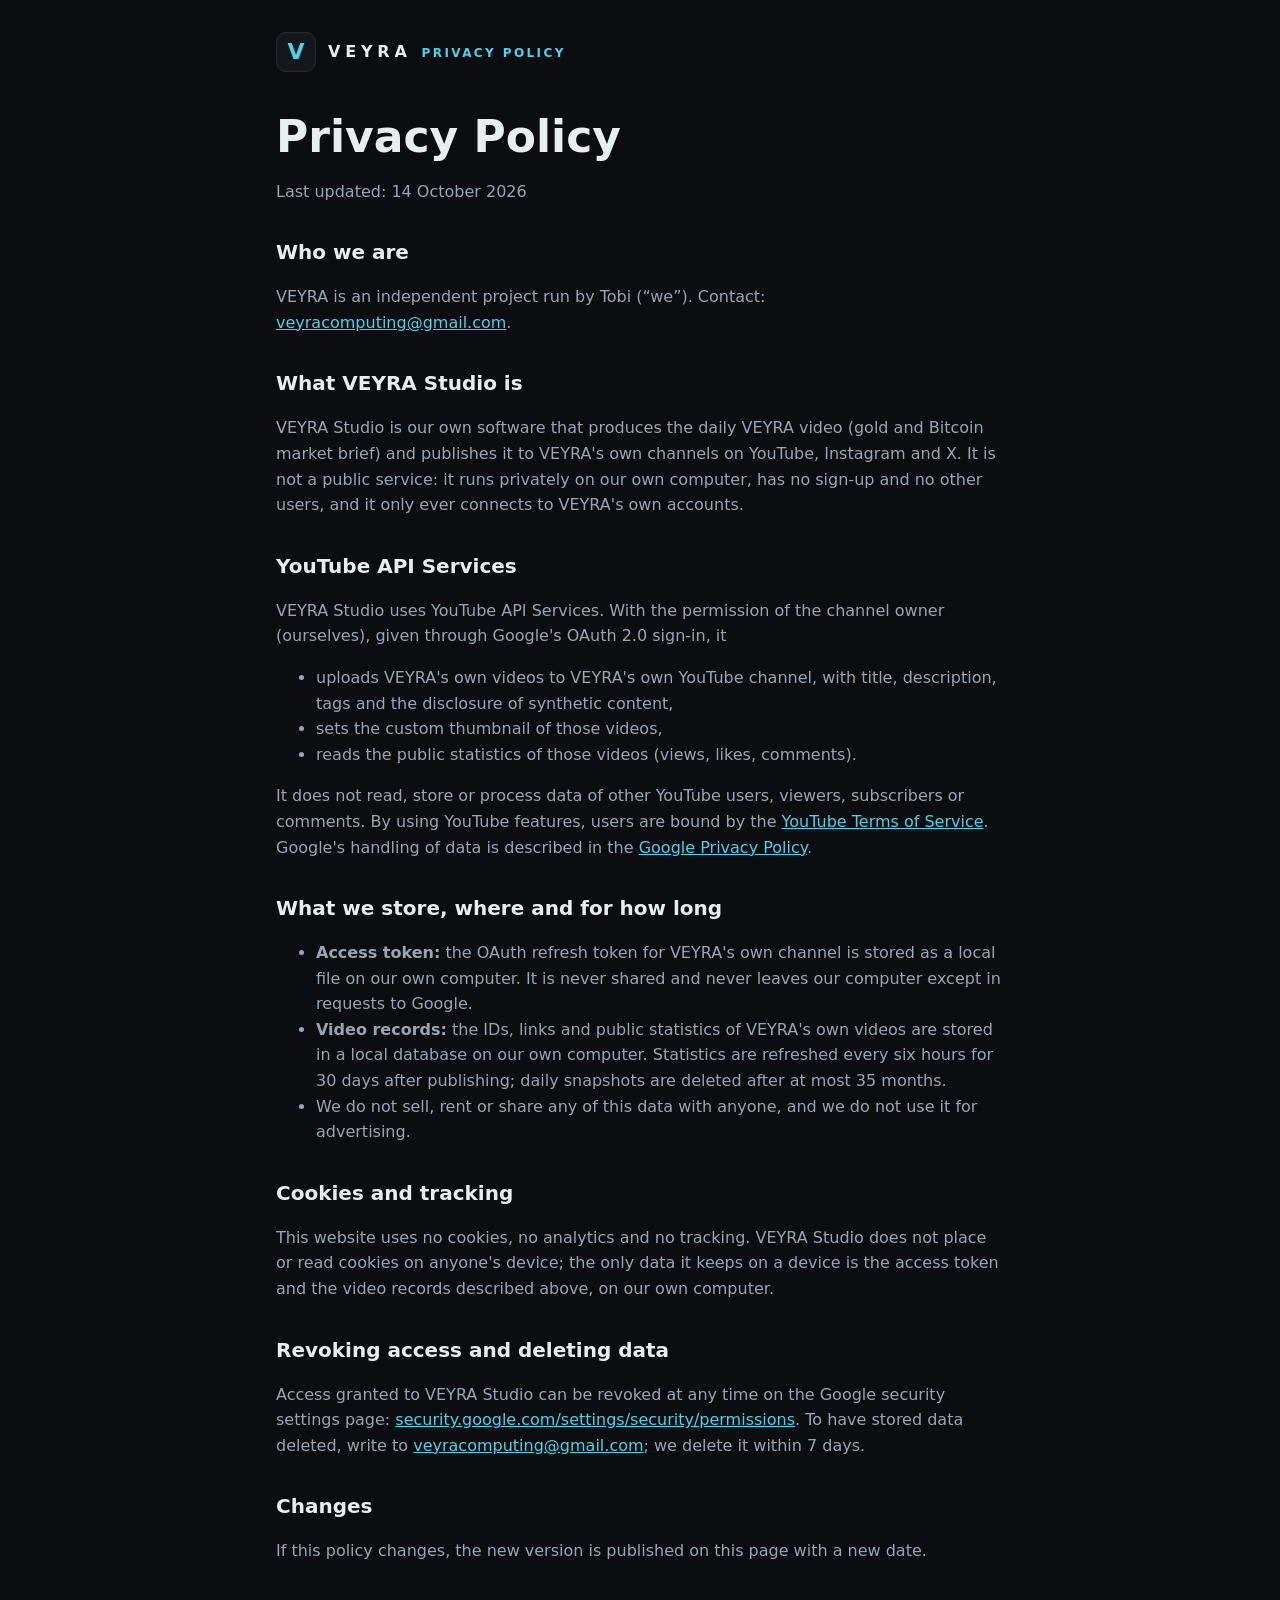
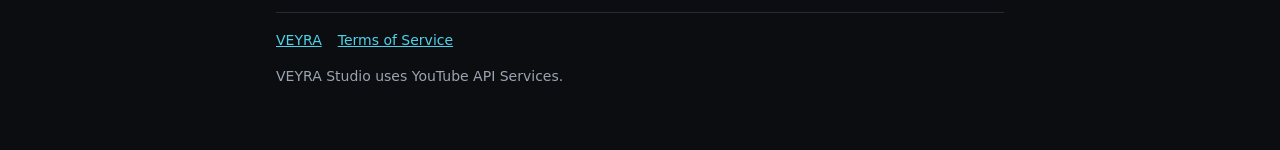
==== privacy.html @ fd0f31e1 "Seite aktualisiert Co-Authored-By: Claude Opus 5.5 <noreply@anthropic.com>" ====
<!doctype html>
<html lang="en">
<head>
<meta charset="utf-8">
<meta name="viewport" content="width=device-width, initial-scale=1">
<title>VEYRA – Privacy Policy</title>
<link rel="stylesheet" href="style.css">
</head>
<body>
<div class="wrap">
<header><a href="index.html" class="mark" style="text-decoration:none">V</a><div class="brand">VEYRA<small>PRIVACY POLICY</small></div></header>
<main>
<h1>Privacy Policy</h1>
<p>Last updated: 14 October 2026</p>

<h2>Who we are</h2>
<p>VEYRA is an independent project run by Tobi (“we”). Contact: <a href="mailto:veyracomputing@gmail.com">veyracomputing@gmail.com</a>.</p>

<h2>What VEYRA Studio is</h2>
<p>VEYRA Studio is our own software that produces the daily VEYRA video (gold and Bitcoin market brief) and publishes it to VEYRA's own channels on YouTube, Instagram and X. It is not a public service: it runs privately on our own computer, has no sign-up and no other users, and it only ever connects to VEYRA's own accounts.</p>

<h2>YouTube API Services</h2>
<p>VEYRA Studio uses YouTube API Services. With the permission of the channel owner (ourselves), given through Google's OAuth 2.0 sign-in, it</p>
<ul>
<li>uploads VEYRA's own videos to VEYRA's own YouTube channel, with title, description, tags and the disclosure of synthetic content,</li>
<li>sets the custom thumbnail of those videos,</li>
<li>reads the public statistics of those videos (views, likes, comments).</li>
</ul>
<p>It does not read, store or process data of other YouTube users, viewers, subscribers or comments. By using YouTube features, users are bound by the <a href="https://www.youtube.com/t/terms">YouTube Terms of Service</a>. Google's handling of data is described in the <a href="https://policies.google.com/privacy">Google Privacy Policy</a>.</p>

<h2>What we store, where and for how long</h2>
<ul>
<li><strong>Access token:</strong> the OAuth refresh token for VEYRA's own channel is stored as a local file on our own computer. It is never shared and never leaves our computer except in requests to Google.</li>
<li><strong>Video records:</strong> the IDs, links and public statistics of VEYRA's own videos are stored in a local database on our own computer. Statistics are refreshed every six hours for 30 days after publishing; daily snapshots are deleted after at most 35 months.</li>
<li>We do not sell, rent or share any of this data with anyone, and we do not use it for advertising.</li>
</ul>

<h2>Cookies and tracking</h2>
<p>This website uses no cookies, no analytics and no tracking. VEYRA Studio does not place or read cookies on anyone's device; the only data it keeps on a device is the access token and the video records described above, on our own computer.</p>

<h2>Revoking access and deleting data</h2>
<p>Access granted to VEYRA Studio can be revoked at any time on the Google security settings page: <a href="https://security.google.com/settings/security/permissions">security.google.com/settings/security/permissions</a>. To have stored data deleted, write to <a href="mailto:veyracomputing@gmail.com">veyracomputing@gmail.com</a>; we delete it within 7 days.</p>

<h2>Changes</h2>
<p>If this policy changes, the new version is published on this page with a new date.</p>
</main>
<footer>
<nav><a href="index.html">VEYRA</a><a href="terms.html">Terms of Service</a></nav>
<p>VEYRA Studio uses YouTube API Services.</p>
</footer>
</div>
</body>
</html>
---- style.css ----
/* VEYRA – öffentliche Seite (ADR 0080): Startseite, Datenschutz, Nutzungsbedingungen. Graphit, Cyan, ohne Fremdquellen. */
:root {
  --bg: #0b0d10;
  --surface: #14181d;
  --line: #262c34;
  --text: #e8edf2;
  --text-2: #9aa5b1;
  --accent: #4fd1e8;
  color-scheme: dark;
}

* {
  box-sizing: border-box;
}

body {
  margin: 0;
  background: var(--bg);
  color: var(--text);
  font: 16px/1.6 system-ui, -apple-system, "Segoe UI", Roboto, sans-serif;
}

a {
  color: var(--accent);
}

.wrap {
  max-width: 760px;
  margin: 0 auto;
  padding: 32px 16px 48px;
}

header {
  display: flex;
  align-items: center;
  gap: 12px;
  margin-bottom: 40px;
}

.mark {
  display: grid;
  place-items: center;
  width: 40px;
  height: 40px;
  border: 1px solid var(--line);
  border-radius: 10px;
  background: var(--surface);
  color: var(--accent);
  font-weight: 800;
  font-size: 22px;
}

.brand {
  font-weight: 700;
  letter-spacing: 0.3em;
}

.brand small {
  margin-left: 10px;
  color: var(--accent);
  font-size: 12px;
  letter-spacing: 0.2em;
}

h1 {
  margin: 0 0 16px;
  font-size: clamp(30px, 6vw, 44px);
  line-height: 1.15;
}

h2 {
  margin: 32px 0 8px;
  font-size: 20px;
}

.lead {
  color: var(--text);
  font-size: 18px;
}

p,
li {
  color: var(--text-2);
}

.channels {
  display: grid;
  grid-template-columns: repeat(auto-fit, minmax(180px, 1fr));
  gap: 10px;
  margin: 28px 0;
  padding: 0;
  list-style: none;
}

.channels a {
  display: flex;
  align-items: center;
  gap: 10px;
  padding: 12px 14px;
  border: 1px solid var(--line);
  border-radius: 12px;
  background: var(--surface);
  color: var(--text);
  text-decoration: none;
}

.channels a:hover {
  border-color: var(--accent);
}

.channels span {
  display: grid;
  line-height: 1.3;
}

.channels small {
  color: var(--text-2);
  font-size: 13px;
}

.icon {
  flex: none;
  display: grid;
  place-items: center;
  width: 34px;
  height: 34px;
  border-radius: 50%;
  background: #2a3038;
}

/* YouTube in den Markenfarben: rotes Zeichen, weißer Grund (Dreieck weiß) */
.icon.youtube {
  background: #fff;
}

.note {
  font-size: 14px;
}

footer {
  margin-top: 48px;
  padding-top: 16px;
  border-top: 1px solid var(--line);
  color: var(--text-2);
  font-size: 14px;
}

footer nav {
  display: flex;
  flex-wrap: wrap;
  gap: 16px;
  margin-bottom: 8px;
}
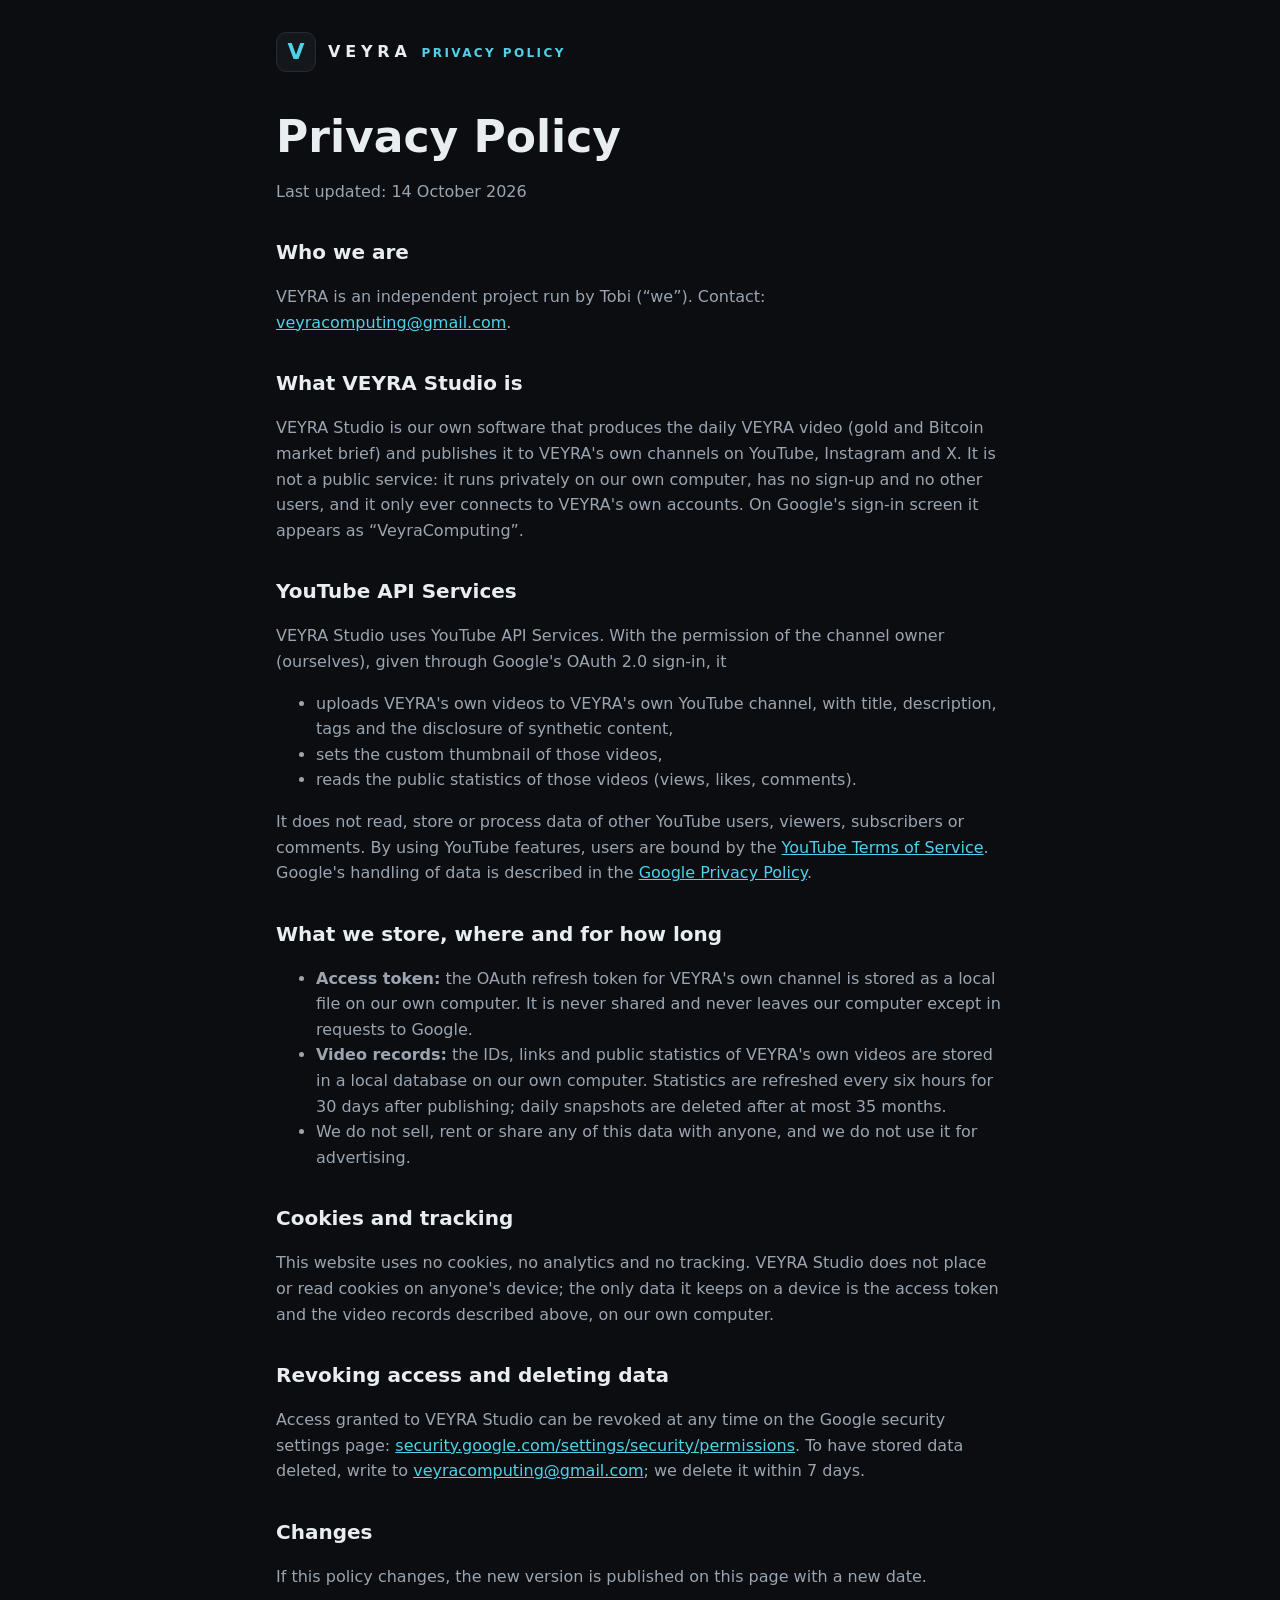
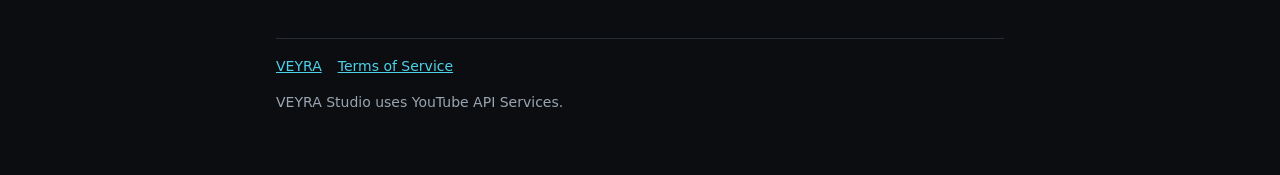
==== commit 795ec101: "Seite aktualisiert Co-Authored-By: Claude Opus 5.5 <noreply@anthropic.com>" ====
--- a/privacy.html
+++ b/privacy.html
@@ -17,7 +17,7 @@
 <p>VEYRA is an independent project run by Tobi (“we”). Contact: <a href="mailto:veyracomputing@gmail.com">veyracomputing@gmail.com</a>.</p>
 
 <h2>What VEYRA Studio is</h2>
-<p>VEYRA Studio is our own software that produces the daily VEYRA video (gold and Bitcoin market brief) and publishes it to VEYRA's own channels on YouTube, Instagram and X. It is not a public service: it runs privately on our own computer, has no sign-up and no other users, and it only ever connects to VEYRA's own accounts.</p>
+<p>VEYRA Studio is our own software that produces the daily VEYRA video (gold and Bitcoin market brief) and publishes it to VEYRA's own channels on YouTube, Instagram and X. It is not a public service: it runs privately on our own computer, has no sign-up and no other users, and it only ever connects to VEYRA's own accounts. On Google's sign-in screen it appears as “VeyraComputing”.</p>
 
 <h2>YouTube API Services</h2>
 <p>VEYRA Studio uses YouTube API Services. With the permission of the channel owner (ourselves), given through Google's OAuth 2.0 sign-in, it</p>
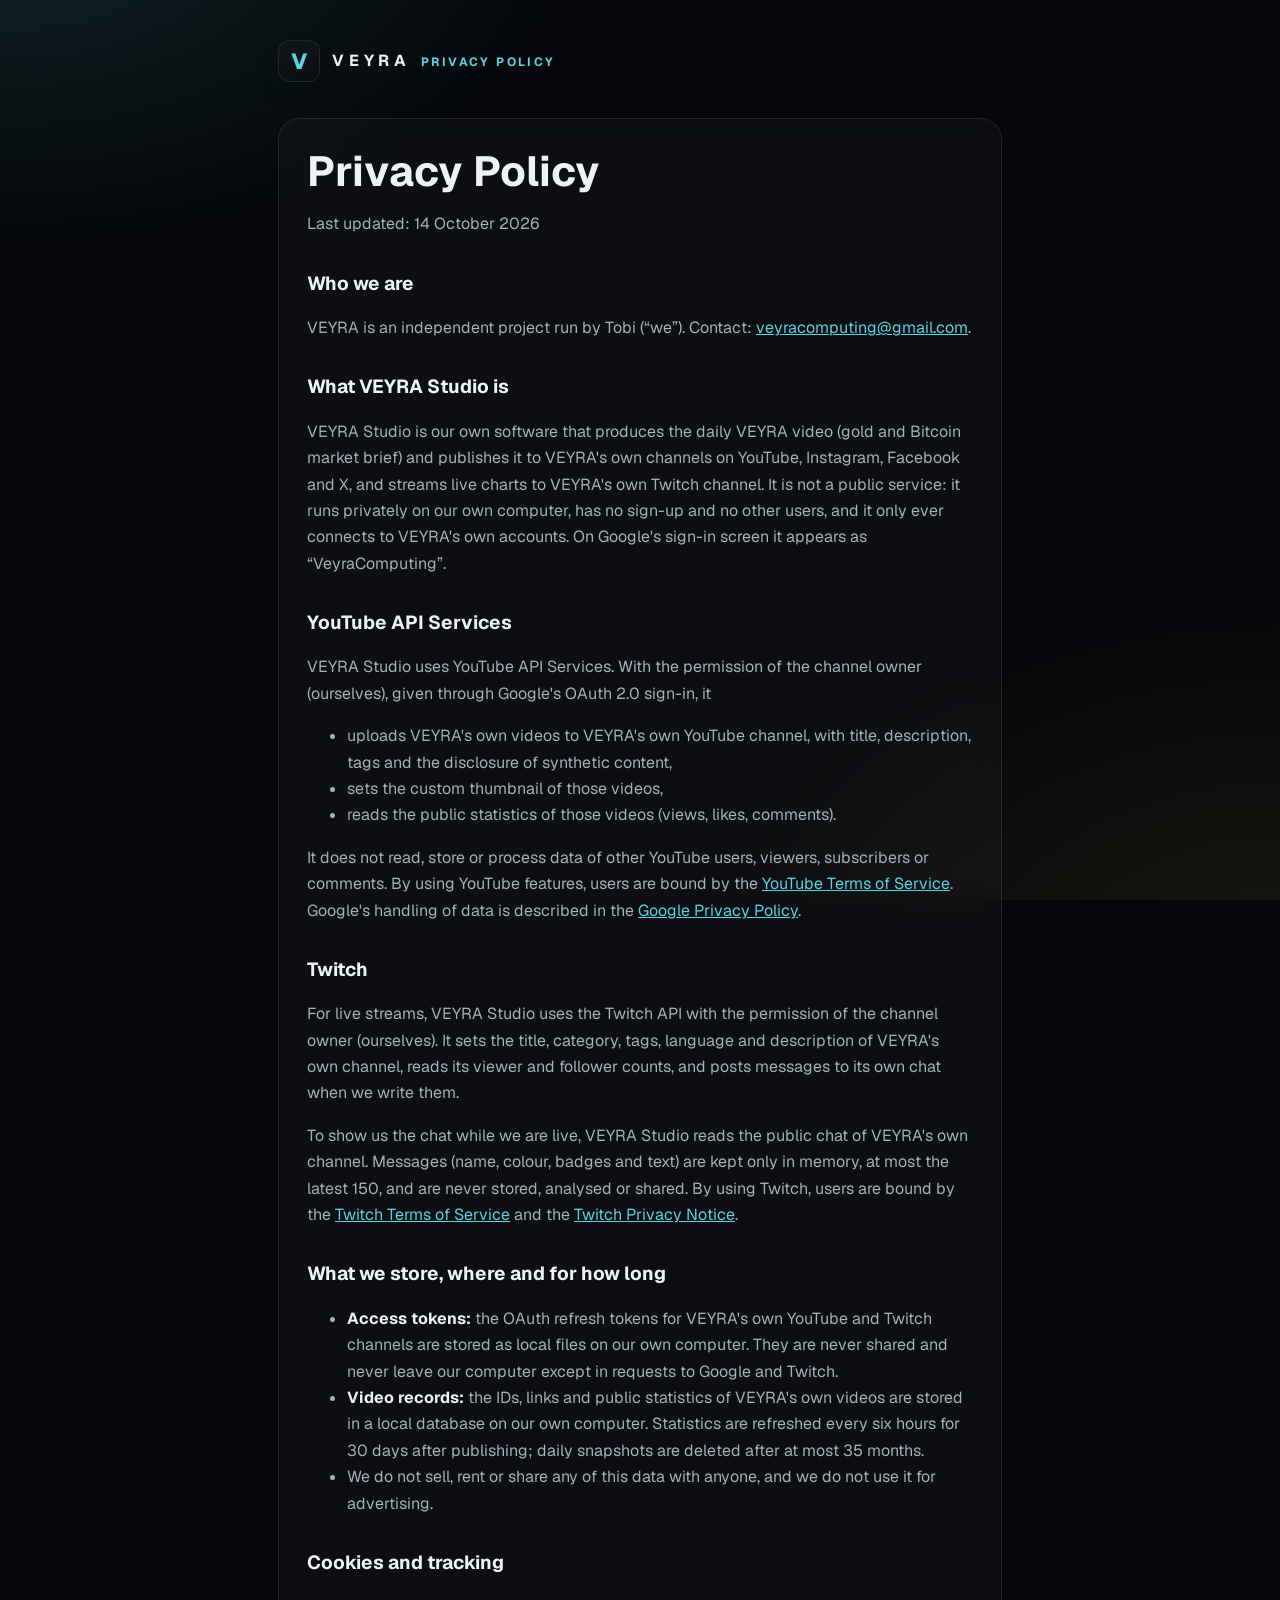
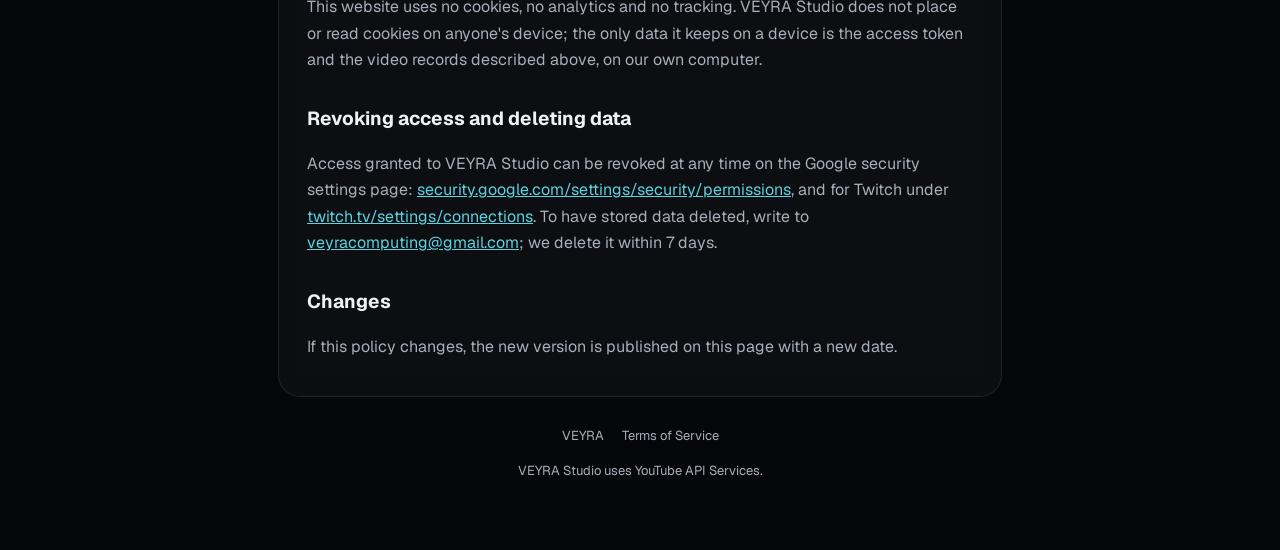
==== commit 34fccd70: "Seite aktualisiert Co-Authored-By: Claude Opus 5.5 <noreply@anthropic.com>" ====
--- a/privacy.html
+++ b/privacy.html
@@ -4,6 +4,7 @@
 <meta charset="utf-8">
 <meta name="viewport" content="width=device-width, initial-scale=1">
 <title>VEYRA – Privacy Policy</title>
+<link rel="icon" href="icon.svg" type="image/svg+xml">
 <link rel="stylesheet" href="style.css">
 </head>
 <body>
@@ -17,7 +18,7 @@
 <p>VEYRA is an independent project run by Tobi (“we”). Contact: <a href="mailto:veyracomputing@gmail.com">veyracomputing@gmail.com</a>.</p>
 
 <h2>What VEYRA Studio is</h2>
-<p>VEYRA Studio is our own software that produces the daily VEYRA video (gold and Bitcoin market brief) and publishes it to VEYRA's own channels on YouTube, Instagram and X. It is not a public service: it runs privately on our own computer, has no sign-up and no other users, and it only ever connects to VEYRA's own accounts. On Google's sign-in screen it appears as “VeyraComputing”.</p>
+<p>VEYRA Studio is our own software that produces the daily VEYRA video (gold and Bitcoin market brief) and publishes it to VEYRA's own channels on YouTube, Instagram, Facebook and X, and streams live charts to VEYRA's own Twitch channel. It is not a public service: it runs privately on our own computer, has no sign-up and no other users, and it only ever connects to VEYRA's own accounts. On Google's sign-in screen it appears as “VeyraComputing”.</p>
 
 <h2>YouTube API Services</h2>
 <p>VEYRA Studio uses YouTube API Services. With the permission of the channel owner (ourselves), given through Google's OAuth 2.0 sign-in, it</p>
@@ -28,9 +29,13 @@
 </ul>
 <p>It does not read, store or process data of other YouTube users, viewers, subscribers or comments. By using YouTube features, users are bound by the <a href="https://www.youtube.com/t/terms">YouTube Terms of Service</a>. Google's handling of data is described in the <a href="https://policies.google.com/privacy">Google Privacy Policy</a>.</p>
 
+<h2>Twitch</h2>
+<p>For live streams, VEYRA Studio uses the Twitch API with the permission of the channel owner (ourselves). It sets the title, category, tags, language and description of VEYRA's own channel, reads its viewer and follower counts, and posts messages to its own chat when we write them.</p>
+<p>To show us the chat while we are live, VEYRA Studio reads the public chat of VEYRA's own channel. Messages (name, colour, badges and text) are kept only in memory, at most the latest 150, and are never stored, analysed or shared. By using Twitch, users are bound by the <a href="https://www.twitch.tv/p/legal/terms-of-service/">Twitch Terms of Service</a> and the <a href="https://www.twitch.tv/p/legal/privacy-notice/">Twitch Privacy Notice</a>.</p>
+
 <h2>What we store, where and for how long</h2>
 <ul>
-<li><strong>Access token:</strong> the OAuth refresh token for VEYRA's own channel is stored as a local file on our own computer. It is never shared and never leaves our computer except in requests to Google.</li>
+<li><strong>Access tokens:</strong> the OAuth refresh tokens for VEYRA's own YouTube and Twitch channels are stored as local files on our own computer. They are never shared and never leave our computer except in requests to Google and Twitch.</li>
 <li><strong>Video records:</strong> the IDs, links and public statistics of VEYRA's own videos are stored in a local database on our own computer. Statistics are refreshed every six hours for 30 days after publishing; daily snapshots are deleted after at most 35 months.</li>
 <li>We do not sell, rent or share any of this data with anyone, and we do not use it for advertising.</li>
 </ul>
@@ -39,7 +44,7 @@
 <p>This website uses no cookies, no analytics and no tracking. VEYRA Studio does not place or read cookies on anyone's device; the only data it keeps on a device is the access token and the video records described above, on our own computer.</p>
 
 <h2>Revoking access and deleting data</h2>
-<p>Access granted to VEYRA Studio can be revoked at any time on the Google security settings page: <a href="https://security.google.com/settings/security/permissions">security.google.com/settings/security/permissions</a>. To have stored data deleted, write to <a href="mailto:veyracomputing@gmail.com">veyracomputing@gmail.com</a>; we delete it within 7 days.</p>
+<p>Access granted to VEYRA Studio can be revoked at any time on the Google security settings page: <a href="https://security.google.com/settings/security/permissions">security.google.com/settings/security/permissions</a>, and for Twitch under <a href="https://www.twitch.tv/settings/connections">twitch.tv/settings/connections</a>. To have stored data deleted, write to <a href="mailto:veyracomputing@gmail.com">veyracomputing@gmail.com</a>; we delete it within 7 days.</p>
 
 <h2>Changes</h2>
 <p>If this policy changes, the new version is published on this page with a new date.</p>
--- a/style.css
+++ b/style.css
@@ -1,11 +1,18 @@
-/* VEYRA – öffentliche Seite (ADR 0080): Startseite, Datenschutz, Nutzungsbedingungen. Graphit, Cyan, ohne Fremdquellen. */
+/* VEYRA – Datenschutz und Nutzungsbedingungen (ADR 0080, 0083): derselbe Look wie die Startseite, ohne Bewegung. */
+@font-face {
+  font-family: "Geist";
+  src: url("fonts/Geist-Variable.woff2") format("woff2");
+  font-weight: 100 900;
+  font-display: swap;
+}
+
 :root {
-  --bg: #0b0d10;
-  --surface: #14181d;
-  --line: #262c34;
-  --text: #e8edf2;
-  --text-2: #9aa5b1;
-  --accent: #4fd1e8;
+  --bg: #05070a;
+  --text: #eef1f5;
+  --text-2: #a7afba;
+  --text-3: #6b737e;
+  --line: rgb(255 255 255 / 9%);
+  --accent: #5ad3e2;
   color-scheme: dark;
 }
 
@@ -15,9 +22,15 @@
 
 body {
   margin: 0;
-  background: var(--bg);
+  min-height: 100dvh;
+  background:
+    radial-gradient(900px 520px at 0% -10%, rgb(90 211 226 / 14%), transparent 65%),
+    radial-gradient(900px 600px at 100% 110%, rgb(231 181 86 / 10%), transparent 65%),
+    var(--bg);
+  background-attachment: fixed;
   color: var(--text);
-  font: 16px/1.6 system-ui, -apple-system, "Segoe UI", Roboto, sans-serif;
+  font: 16px/1.65 "Geist", system-ui, -apple-system, "Segoe UI", Roboto, sans-serif;
+  -webkit-font-smoothing: antialiased;
 }
 
 a {
@@ -27,27 +40,28 @@
 .wrap {
   max-width: 760px;
   margin: 0 auto;
-  padding: 32px 16px 48px;
+  padding: 40px 18px 56px;
 }
 
 header {
   display: flex;
   align-items: center;
   gap: 12px;
-  margin-bottom: 40px;
+  margin-bottom: 36px;
 }
 
 .mark {
   display: grid;
   place-items: center;
-  width: 40px;
-  height: 40px;
+  width: 42px;
+  height: 42px;
   border: 1px solid var(--line);
-  border-radius: 10px;
-  background: var(--surface);
+  border-radius: 12px;
+  background: linear-gradient(150deg, #13171c, #0a0d11);
   color: var(--accent);
   font-weight: 800;
   font-size: 22px;
+  box-shadow: 0 12px 40px -18px rgb(90 211 226 / 60%);
 }
 
 .brand {
@@ -62,20 +76,23 @@
   letter-spacing: 0.2em;
 }
 
+main {
+  padding: 28px 28px 20px;
+  border: 1px solid var(--line);
+  border-radius: 22px;
+  background: rgb(255 255 255 / 3%);
+  backdrop-filter: blur(14px);
+}
+
 h1 {
-  margin: 0 0 16px;
-  font-size: clamp(30px, 6vw, 44px);
+  margin: 0 0 12px;
+  font-size: clamp(30px, 6vw, 42px);
   line-height: 1.15;
 }
 
 h2 {
-  margin: 32px 0 8px;
-  font-size: 20px;
-}
-
-.lead {
-  color: var(--text);
-  font-size: 18px;
+  margin: 30px 0 8px;
+  font-size: 19px;
 }
 
 p,
@@ -83,71 +100,35 @@
   color: var(--text-2);
 }
 
-.channels {
-  display: grid;
-  grid-template-columns: repeat(auto-fit, minmax(180px, 1fr));
-  gap: 10px;
-  margin: 28px 0;
-  padding: 0;
-  list-style: none;
-}
-
-.channels a {
-  display: flex;
-  align-items: center;
-  gap: 10px;
-  padding: 12px 14px;
-  border: 1px solid var(--line);
-  border-radius: 12px;
-  background: var(--surface);
+strong {
   color: var(--text);
-  text-decoration: none;
-}
-
-.channels a:hover {
-  border-color: var(--accent);
-}
-
-.channels span {
-  display: grid;
-  line-height: 1.3;
-}
-
-.channels small {
-  color: var(--text-2);
-  font-size: 13px;
-}
-
-.icon {
-  flex: none;
-  display: grid;
-  place-items: center;
-  width: 34px;
-  height: 34px;
-  border-radius: 50%;
-  background: #2a3038;
-}
-
-/* YouTube in den Markenfarben: rotes Zeichen, weißer Grund (Dreieck weiß) */
-.icon.youtube {
-  background: #fff;
-}
-
-.note {
-  font-size: 14px;
 }
 
 footer {
-  margin-top: 48px;
-  padding-top: 16px;
-  border-top: 1px solid var(--line);
-  color: var(--text-2);
-  font-size: 14px;
+  margin-top: 28px;
+  color: var(--text-3);
+  font-size: 13px;
+  text-align: center;
 }
 
 footer nav {
   display: flex;
-  flex-wrap: wrap;
-  gap: 16px;
-  margin-bottom: 8px;
+  justify-content: center;
+  gap: 18px;
+  margin-bottom: 6px;
 }
+
+footer a {
+  color: var(--text-2);
+  text-decoration: none;
+}
+
+footer a:hover {
+  color: var(--text);
+}
+
+@media (max-width: 520px) {
+  main {
+    padding: 22px 18px 14px;
+  }
+}
